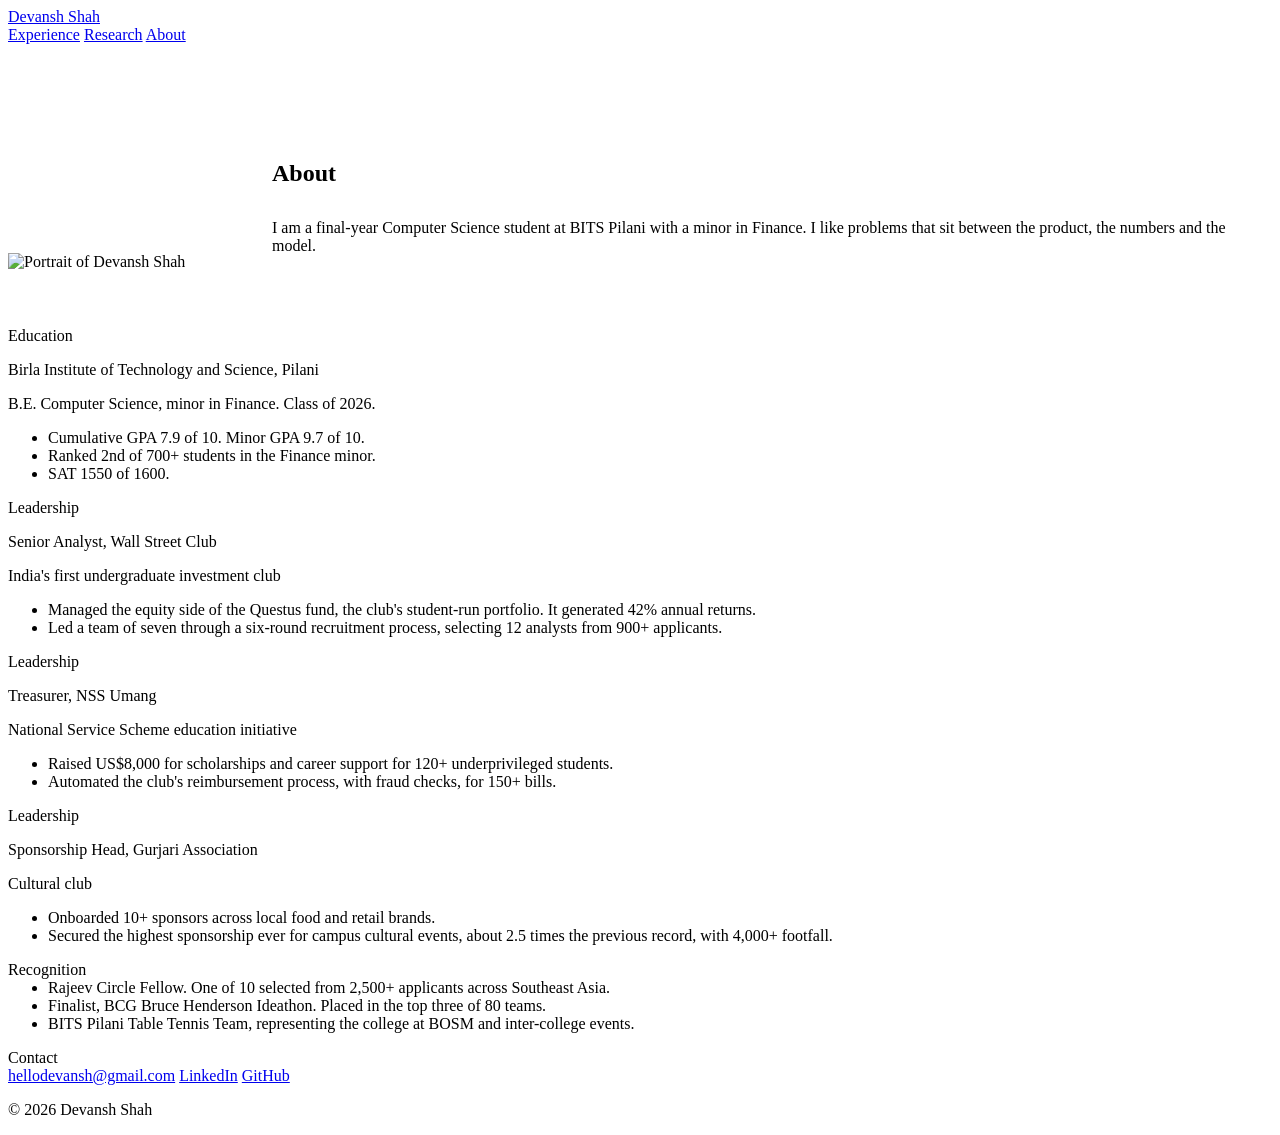
==== about.html @ 35d83ac9 "Add files via upload" ====
<!DOCTYPE html>
<html lang="en">
<head>
  <meta charset="UTF-8">
  <meta name="viewport" content="width=device-width, initial-scale=1.0">
  <meta name="description" content="About Devansh Shah. BITS Pilani, leadership and recognition.">
  <title>About · Devansh Shah</title>
  <link rel="preconnect" href="https://fonts.googleapis.com">
  <link rel="preconnect" href="https://fonts.gstatic.com" crossorigin>
  <link href="https://fonts.googleapis.com/css2?family=Instrument+Serif:ital@0;1&family=IBM+Plex+Sans:wght@400;500;600&display=swap" rel="stylesheet">
  <link rel="stylesheet" href="assets/style.css">
</head>
<body>
  <div class="wrap">
    <header class="top">
      <a class="brand" href="index.html">Devansh Shah</a>
      <nav class="nav" aria-label="Primary">
        <a href="experience.html">Experience</a>
        <a href="research.html">Research</a>
        <a href="about.html" aria-current="page">About</a>
      </nav>
    </header>

    <main class="main">
      <section class="page-head" style="padding: 96px 0 56px;">
        <div style="display: grid; grid-template-columns: 200px minmax(0, 1fr); gap: 64px; align-items: end;">
          <img class="portrait" src="assets/photo.jpg" alt="Portrait of Devansh Shah">
          <div>
            <h1 class="display" style="margin-bottom: 32px;">About</h1>
            <p class="lede">I am a final-year Computer Science student at BITS Pilani with a minor in Finance. I like problems that sit between the product, the numbers and the model.</p>
          </div>
        </div>
      </section>

      <div class="row">
        <div class="meta">Education</div>
        <div>
          <p class="title">Birla Institute of Technology and Science, Pilani</p>
          <p class="org">B.E. Computer Science, minor in Finance. Class of 2026.</p>
          <ul class="points">
            <li>Cumulative GPA 7.9 of 10. Minor GPA 9.7 of 10.</li>
            <li>Ranked 2nd of 700+ students in the Finance minor.</li>
            <li>SAT 1550 of 1600.</li>
          </ul>
        </div>
      </div>

      <div class="row">
        <div class="meta">Leadership</div>
        <div>
          <p class="title">Senior Analyst, Wall Street Club</p>
          <p class="org">India's first undergraduate investment club</p>
          <ul class="points">
            <li>Managed the equity side of the Questus fund, the club's student-run portfolio. It generated 42% annual returns.</li>
            <li>Led a team of seven through a six-round recruitment process, selecting 12 analysts from 900+ applicants.</li>
          </ul>
        </div>
      </div>

      <div class="row">
        <div class="meta">Leadership</div>
        <div>
          <p class="title">Treasurer, NSS Umang</p>
          <p class="org">National Service Scheme education initiative</p>
          <ul class="points">
            <li>Raised US$8,000 for scholarships and career support for 120+ underprivileged students.</li>
            <li>Automated the club's reimbursement process, with fraud checks, for 150+ bills.</li>
          </ul>
        </div>
      </div>

      <div class="row">
        <div class="meta">Leadership</div>
        <div>
          <p class="title">Sponsorship Head, Gurjari Association</p>
          <p class="org">Cultural club</p>
          <ul class="points">
            <li>Onboarded 10+ sponsors across local food and retail brands.</li>
            <li>Secured the highest sponsorship ever for campus cultural events, about 2.5 times the previous record, with 4,000+ footfall.</li>
          </ul>
        </div>
      </div>

      <div class="row">
        <div class="meta">Recognition</div>
        <div>
          <ul class="points" style="margin-top: 0;">
            <li>Rajeev Circle Fellow. One of 10 selected from 2,500+ applicants across Southeast Asia.</li>
            <li>Finalist, BCG Bruce Henderson Ideathon. Placed in the top three of 80 teams.</li>
            <li>BITS Pilani Table Tennis Team, representing the college at BOSM and inter-college events.</li>
          </ul>
        </div>
      </div>
    </main>

    <footer>
      <div class="row">
        <div class="meta">Contact</div>
        <div>
          <div class="contact-links">
            <a href="mailto:hellodevansh@gmail.com">hellodevansh@gmail.com</a>
            <a href="https://www.linkedin.com/in/hellodevansh/">LinkedIn</a>
            <a href="https://github.com/hellodevansh">GitHub</a>
          </div>
          <p class="copy">&copy; 2026 Devansh Shah</p>
        </div>
      </div>
    </footer>
  </div>
</body>
</html>
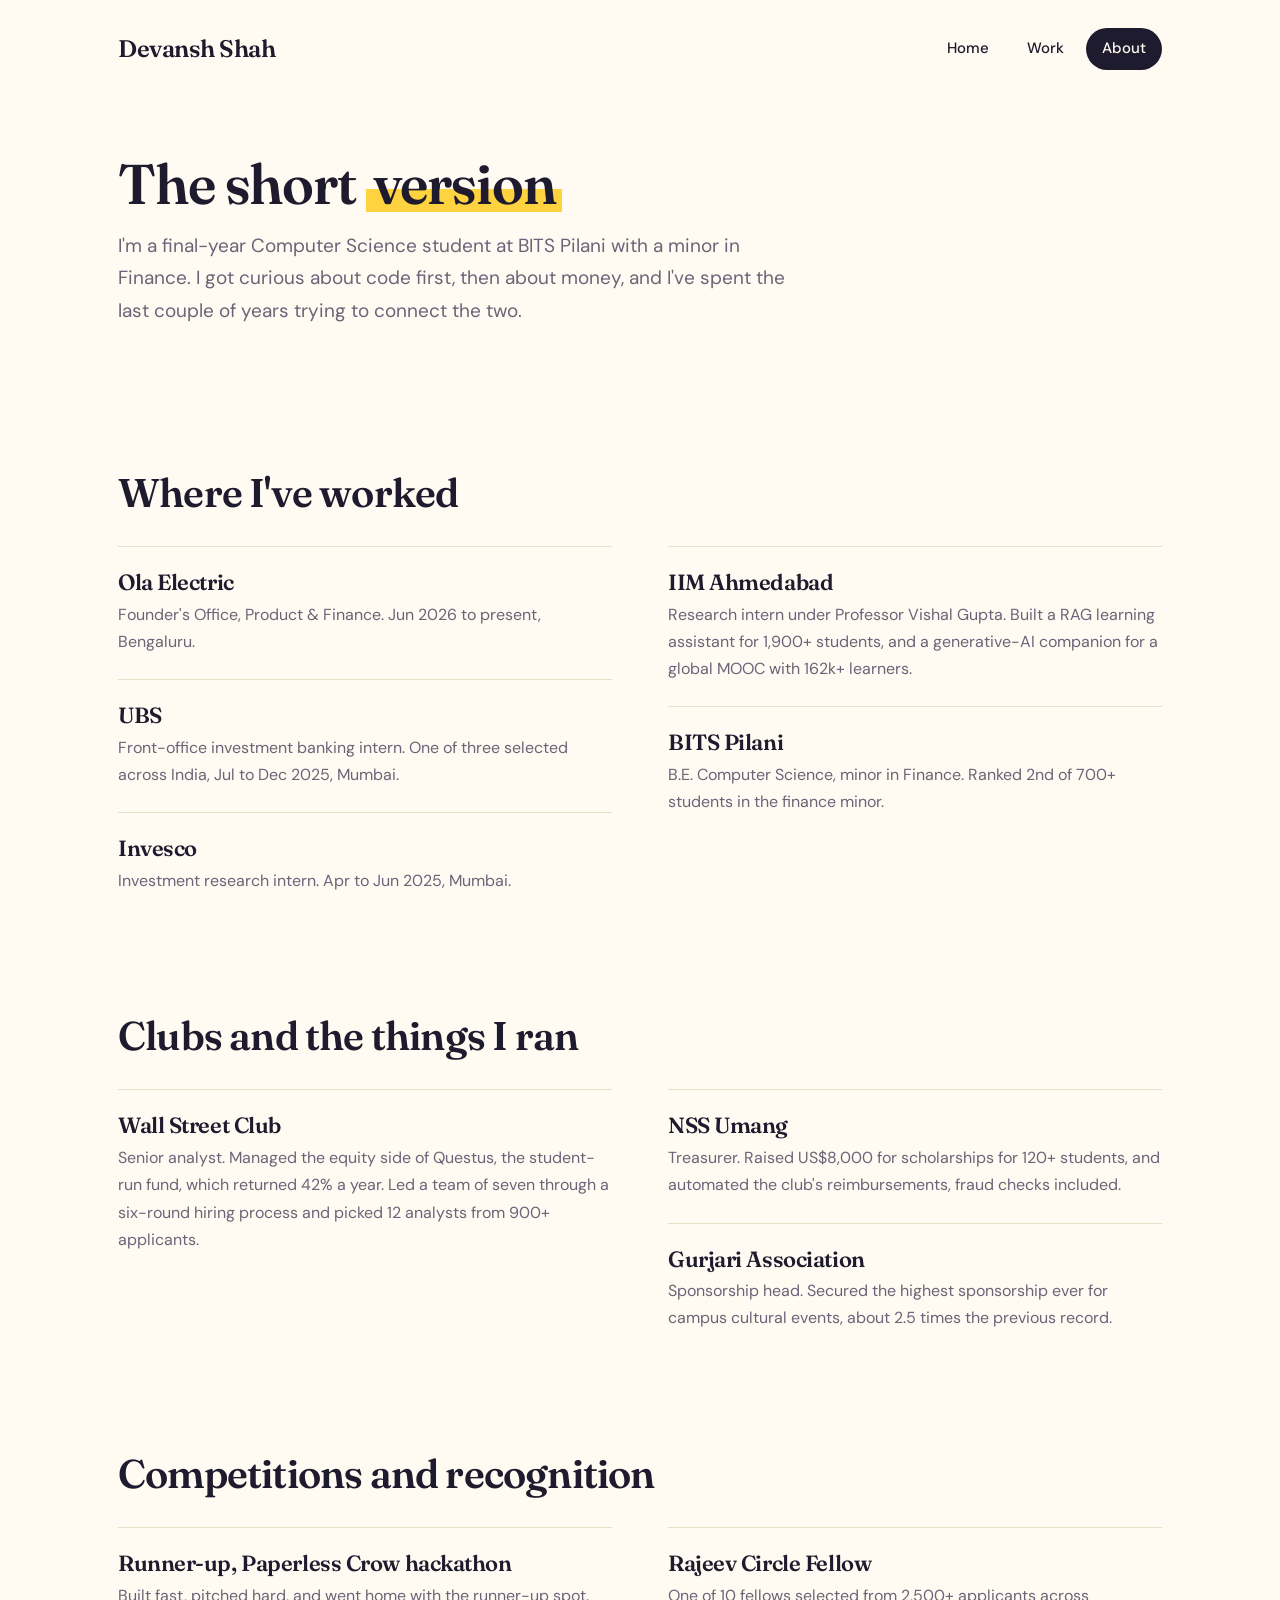
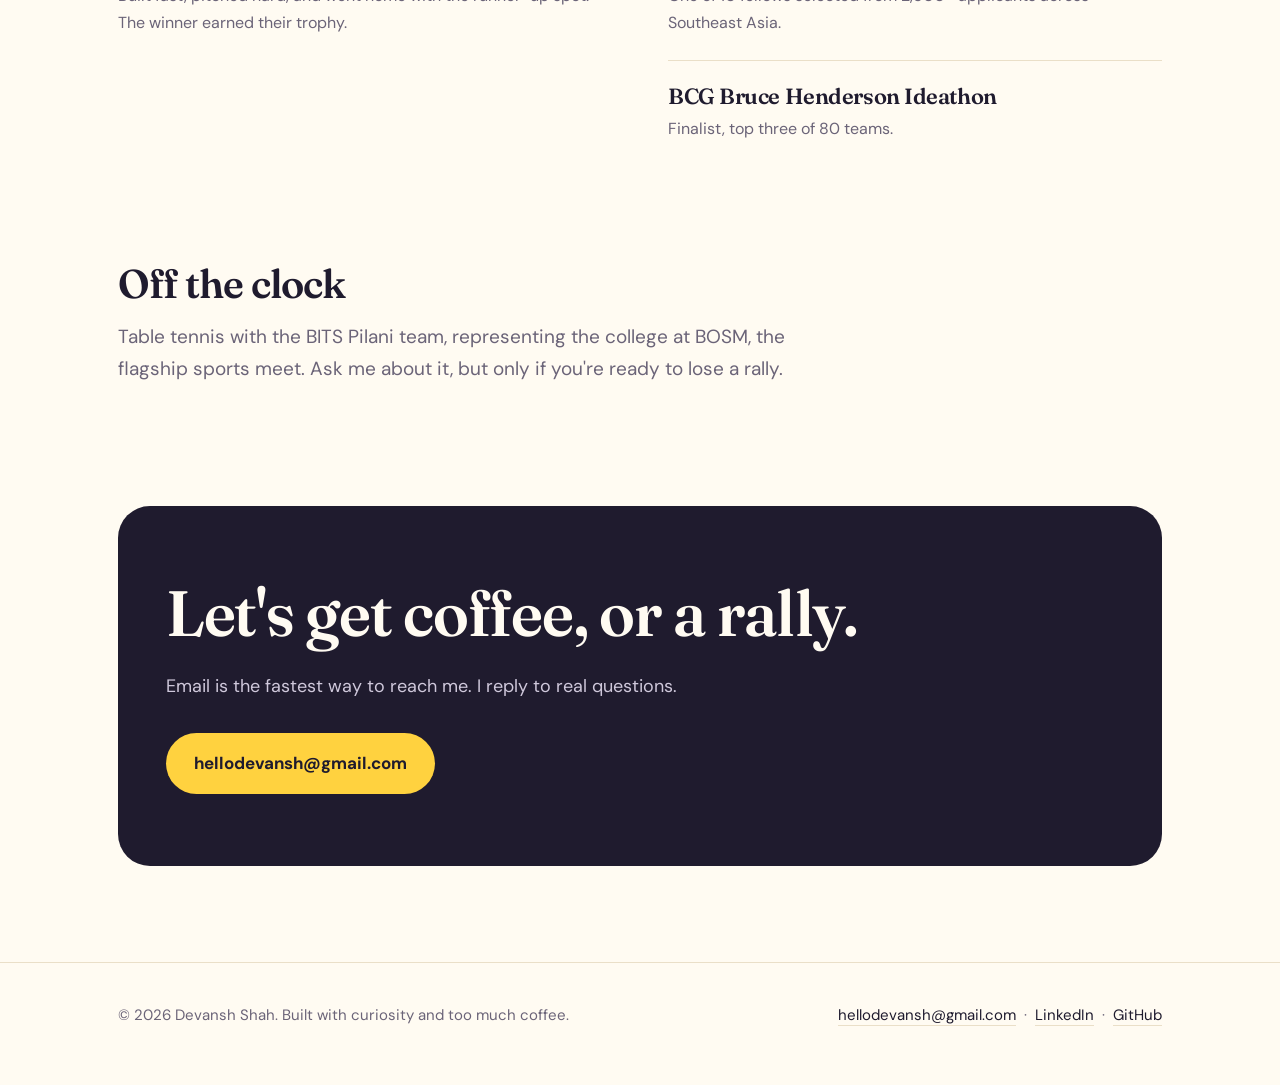
==== commit 20003378: "Update about.html" ====
--- a/about.html
+++ b/about.html
@@ -1,111 +1,90 @@
 <!DOCTYPE html>
 <html lang="en">
 <head>
+  <title>About · Devansh Shah</title>
+  <meta name="description" content="About Devansh Shah: BITS Pilani, investing, clubs, hackathons and recognition.">
   <meta charset="UTF-8">
   <meta name="viewport" content="width=device-width, initial-scale=1.0">
-  <meta name="description" content="About Devansh Shah. BITS Pilani, leadership and recognition.">
-  <title>About · Devansh Shah</title>
   <link rel="preconnect" href="https://fonts.googleapis.com">
   <link rel="preconnect" href="https://fonts.gstatic.com" crossorigin>
-  <link href="https://fonts.googleapis.com/css2?family=Instrument+Serif:ital@0;1&family=IBM+Plex+Sans:wght@400;500;600&display=swap" rel="stylesheet">
+  <link href="https://fonts.googleapis.com/css2?family=Fraunces:opsz,wght@9..144,400;9..144,600;9..144,700&family=DM+Sans:wght@400;500;700&display=swap" rel="stylesheet">
   <link rel="stylesheet" href="assets/style.css">
 </head>
 <body>
   <div class="wrap">
     <header class="top">
       <a class="brand" href="index.html">Devansh Shah</a>
-      <nav class="nav" aria-label="Primary">
-        <a href="experience.html">Experience</a>
-        <a href="research.html">Research</a>
-        <a href="about.html" aria-current="page">About</a>
-      </nav>
+        <nav class="nav" aria-label="Primary">
+          <a href="index.html">Home</a>
+          <a href="work.html">Work</a>
+          <a href="about.html" aria-current="page">About</a>
+        </nav>
     </header>
 
-    <main class="main">
-      <section class="page-head" style="padding: 96px 0 56px;">
-        <div style="display: grid; grid-template-columns: 200px minmax(0, 1fr); gap: 64px; align-items: end;">
-          <img class="portrait" src="assets/photo.jpg" alt="Portrait of Devansh Shah">
+    <main>
+      <section style="padding-top: 56px;">
+        <h1 class="section-title">The short <span class="hl">version</span></h1>
+        <p class="lead">I'm a final-year Computer Science student at BITS Pilani with a minor in Finance. I got curious about code first, then about money, and I've spent the last couple of years trying to connect the two.</p>
+      </section>
+
+      <section>
+        <h2 class="section-title" style="font-size: 40px;">Where I've worked</h2>
+        <div class="two-col" style="margin-top: 32px;">
           <div>
-            <h1 class="display" style="margin-bottom: 32px;">About</h1>
-            <p class="lede">I am a final-year Computer Science student at BITS Pilani with a minor in Finance. I like problems that sit between the product, the numbers and the model.</p>
+            <div class="item"><h3>Ola Electric</h3><p>Founder's Office, Product &amp; Finance. Jun 2026 to present, Bengaluru.</p></div>
+            <div class="item"><h3>UBS</h3><p>Front-office investment banking intern. One of three selected across India, Jul to Dec 2025, Mumbai.</p></div>
+            <div class="item"><h3>Invesco</h3><p>Investment research intern. Apr to Jun 2025, Mumbai.</p></div>
+          </div>
+          <div>
+            <div class="item"><h3>IIM Ahmedabad</h3><p>Research intern under Professor Vishal Gupta. Built a RAG learning assistant for 1,900+ students, and a generative-AI companion for a global MOOC with 162k+ learners.</p></div>
+            <div class="item"><h3>BITS Pilani</h3><p>B.E. Computer Science, minor in Finance. Ranked 2nd of 700+ students in the finance minor.</p></div>
           </div>
         </div>
       </section>
 
-      <div class="row">
-        <div class="meta">Education</div>
-        <div>
-          <p class="title">Birla Institute of Technology and Science, Pilani</p>
-          <p class="org">B.E. Computer Science, minor in Finance. Class of 2026.</p>
-          <ul class="points">
-            <li>Cumulative GPA 7.9 of 10. Minor GPA 9.7 of 10.</li>
-            <li>Ranked 2nd of 700+ students in the Finance minor.</li>
-            <li>SAT 1550 of 1600.</li>
-          </ul>
+      <section>
+        <h2 class="section-title" style="font-size: 40px;">Clubs and the things I ran</h2>
+        <div class="two-col" style="margin-top: 32px;">
+          <div>
+            <div class="item"><h3>Wall Street Club</h3><p>Senior analyst. Managed the equity side of Questus, the student-run fund, which returned 42% a year. Led a team of seven through a six-round hiring process and picked 12 analysts from 900+ applicants.</p></div>
+          </div>
+          <div>
+            <div class="item"><h3>NSS Umang</h3><p>Treasurer. Raised US$8,000 for scholarships for 120+ students, and automated the club's reimbursements, fraud checks included.</p></div>
+            <div class="item"><h3>Gurjari Association</h3><p>Sponsorship head. Secured the highest sponsorship ever for campus cultural events, about 2.5 times the previous record.</p></div>
+          </div>
         </div>
-      </div>
+      </section>
 
-      <div class="row">
-        <div class="meta">Leadership</div>
-        <div>
-          <p class="title">Senior Analyst, Wall Street Club</p>
-          <p class="org">India's first undergraduate investment club</p>
-          <ul class="points">
-            <li>Managed the equity side of the Questus fund, the club's student-run portfolio. It generated 42% annual returns.</li>
-            <li>Led a team of seven through a six-round recruitment process, selecting 12 analysts from 900+ applicants.</li>
-          </ul>
+      <section>
+        <h2 class="section-title" style="font-size: 40px;">Competitions and recognition</h2>
+        <div class="two-col" style="margin-top: 32px;">
+          <div>
+            <div class="item"><h3>Runner-up, Paperless Crow hackathon</h3><p>Built fast, pitched hard, and went home with the runner-up spot. The winner earned their trophy.</p></div>
+          </div>
+          <div>
+            <div class="item"><h3>Rajeev Circle Fellow</h3><p>One of 10 fellows selected from 2,500+ applicants across Southeast Asia.</p></div>
+            <div class="item"><h3>BCG Bruce Henderson Ideathon</h3><p>Finalist, top three of 80 teams.</p></div>
+          </div>
         </div>
-      </div>
+      </section>
 
-      <div class="row">
-        <div class="meta">Leadership</div>
-        <div>
-          <p class="title">Treasurer, NSS Umang</p>
-          <p class="org">National Service Scheme education initiative</p>
-          <ul class="points">
-            <li>Raised US$8,000 for scholarships and career support for 120+ underprivileged students.</li>
-            <li>Automated the club's reimbursement process, with fraud checks, for 150+ bills.</li>
-          </ul>
-        </div>
-      </div>
+      <section>
+        <h2 class="section-title" style="font-size: 40px;">Off the clock</h2>
+        <p class="lead" style="margin-bottom: 0;">Table tennis with the BITS Pilani team, representing the college at BOSM, the flagship sports meet. Ask me about it, but only if you're ready to lose a rally.</p>
+      </section>
 
-      <div class="row">
-        <div class="meta">Leadership</div>
-        <div>
-          <p class="title">Sponsorship Head, Gurjari Association</p>
-          <p class="org">Cultural club</p>
-          <ul class="points">
-            <li>Onboarded 10+ sponsors across local food and retail brands.</li>
-            <li>Secured the highest sponsorship ever for campus cultural events, about 2.5 times the previous record, with 4,000+ footfall.</li>
-          </ul>
-        </div>
-      </div>
-
-      <div class="row">
-        <div class="meta">Recognition</div>
-        <div>
-          <ul class="points" style="margin-top: 0;">
-            <li>Rajeev Circle Fellow. One of 10 selected from 2,500+ applicants across Southeast Asia.</li>
-            <li>Finalist, BCG Bruce Henderson Ideathon. Placed in the top three of 80 teams.</li>
-            <li>BITS Pilani Table Tennis Team, representing the college at BOSM and inter-college events.</li>
-          </ul>
-        </div>
-      </div>
+      <section class="cta">
+        <h2>Let's get coffee, or a rally.</h2>
+        <p>Email is the fastest way to reach me. I reply to real questions.</p>
+        <a href="mailto:hellodevansh@gmail.com">hellodevansh@gmail.com</a>
+      </section>
     </main>
-
-    <footer>
-      <div class="row">
-        <div class="meta">Contact</div>
-        <div>
-          <div class="contact-links">
-            <a href="mailto:hellodevansh@gmail.com">hellodevansh@gmail.com</a>
-            <a href="https://www.linkedin.com/in/hellodevansh/">LinkedIn</a>
-            <a href="https://github.com/hellodevansh">GitHub</a>
-          </div>
-          <p class="copy">&copy; 2026 Devansh Shah</p>
-        </div>
-      </div>
-    </footer>
   </div>
+  <footer>
+    <div class="wrap">
+      <span>&copy; 2026 Devansh Shah. Built with curiosity and too much coffee.</span>
+      <span><a href="mailto:hellodevansh@gmail.com">hellodevansh@gmail.com</a> &nbsp;·&nbsp; <a href="https://www.linkedin.com/in/hellodevansh/">LinkedIn</a> &nbsp;·&nbsp; <a href="https://github.com/hellodevansh">GitHub</a></span>
+    </div>
+  </footer>
 </body>
 </html>
--- a/assets/style.css
+++ b/assets/style.css
@@ -0,0 +1,164 @@
+:root {
+  --bg: #FFFBF2;
+  --surface: #FFF4DC;
+  --ink: #1F1B2E;
+  --muted: #6B6478;
+  --line: #EADFC8;
+  --sun: #FFD23F;
+  --coral: #FF6B5B;
+  --mint: #BDEFD8;
+}
+
+* { box-sizing: border-box; margin: 0; padding: 0; }
+
+body {
+  background: var(--bg);
+  color: var(--ink);
+  font: 400 17px/1.7 "DM Sans", system-ui, -apple-system, sans-serif;
+  -webkit-font-smoothing: antialiased;
+  min-height: 100vh;
+  display: flex;
+  flex-direction: column;
+}
+
+h1, h2, h3, .brand, .stat-n {
+  font-family: "Fraunces", Georgia, serif;
+  font-weight: 600;
+  letter-spacing: -0.02em;
+  line-height: 1.08;
+}
+
+a:focus-visible { outline: 3px solid var(--coral); outline-offset: 4px; border-radius: 4px; }
+
+.wrap { width: 100%; max-width: 1100px; margin: 0 auto; padding: 0 28px; }
+
+.hl {
+  background: linear-gradient(transparent 58%, var(--sun) 58%, var(--sun) 92%, transparent 92%);
+  padding: 0 0.12em;
+}
+
+/* Header */
+.top {
+  display: flex; justify-content: space-between; align-items: center;
+  flex-wrap: wrap; gap: 16px 32px; padding: 28px 0;
+}
+.brand { font-size: 24px; color: var(--ink); text-decoration: none; }
+.nav { display: flex; gap: 6px; flex-wrap: wrap; }
+.nav a {
+  color: var(--ink); text-decoration: none; font-weight: 500; font-size: 15px;
+  padding: 8px 16px; border-radius: 999px; transition: background 0.2s;
+}
+.nav a:hover { background: var(--surface); }
+.nav a[aria-current="page"] { background: var(--ink); color: var(--bg); }
+
+/* Hero */
+.hero { padding: 72px 0 80px; }
+.hero h1 { font-size: clamp(52px, 8vw, 104px); margin-bottom: 28px; }
+.hero .intro {
+  font-size: clamp(19px, 2.2vw, 24px); line-height: 1.5; max-width: 34ch; color: var(--ink);
+}
+.tags { display: flex; flex-wrap: wrap; gap: 10px; margin-top: 36px; }
+.tag {
+  background: var(--mint); color: var(--ink); font-size: 14px; font-weight: 500;
+  padding: 6px 14px; border-radius: 999px;
+}
+.tag.sun { background: var(--sun); }
+.tag.coral { background: var(--coral); color: #fff; }
+
+/* Stat strip */
+.stats {
+  display: grid; grid-template-columns: repeat(3, 1fr); gap: 0;
+  border-top: 2px solid var(--ink); border-bottom: 2px solid var(--ink);
+}
+.stat { padding: 40px 28px 36px 0; }
+.stat + .stat { padding-left: 28px; border-left: 1px solid var(--line); }
+.stat-n { font-size: clamp(44px, 5.5vw, 68px); color: var(--ink); }
+.stat-l { font-size: 15px; color: var(--muted); margin-top: 8px; max-width: 26ch; }
+
+/* Sections */
+section { padding: 96px 0 0; }
+.section-title { font-size: clamp(36px, 4.5vw, 56px); margin-bottom: 16px; }
+.lead { font-size: 19px; color: var(--muted); max-width: 52ch; margin-bottom: 48px; }
+
+/* Project / story blocks */
+.piece {
+  display: grid; grid-template-columns: 240px minmax(0, 1fr); gap: 56px;
+  padding: 52px 0; border-top: 1px solid var(--line);
+}
+.piece:first-of-type { border-top: none; padding-top: 0; }
+.piece-kicker {
+  font-size: 14px; color: var(--muted); line-height: 1.5;
+}
+.piece-kicker strong { display: block; color: var(--ink); font-size: 16px; margin-bottom: 4px; }
+.piece h3 { font-size: 32px; margin-bottom: 16px; }
+.piece p { max-width: 62ch; color: #3D384C; }
+.piece p + p { margin-top: 14px; }
+.piece .big {
+  font-family: "Fraunces", Georgia, serif; font-size: 44px; font-weight: 600;
+  color: var(--ink); margin: 24px 0 4px; letter-spacing: -0.02em;
+}
+.piece .big-l { font-size: 15px; color: var(--muted); }
+.piece .aside {
+  margin-top: 20px; padding: 18px 22px; background: var(--surface);
+  border-radius: 18px; font-size: 16px; color: var(--ink);
+}
+.piece .aside strong { font-weight: 700; }
+.piece-link {
+  display: inline-block; margin-top: 18px; color: var(--ink); font-weight: 600;
+  text-decoration: none; border-bottom: 2px solid var(--coral);
+}
+
+/* Side projects list */
+.projects {
+  display: grid; grid-template-columns: repeat(2, 1fr); gap: 20px;
+}
+.project {
+  padding: 32px; border-radius: 24px; background: var(--surface);
+  display: flex; flex-direction: column; gap: 12px;
+}
+.project:nth-child(2) { background: var(--mint); }
+.project:nth-child(3) { background: #FFE0D9; }
+.project:nth-child(4) { background: #E6E2FF; }
+.project h3 { font-size: 26px; }
+.project p { color: #3D384C; font-size: 16px; }
+.project a { margin-top: auto; color: var(--ink); font-weight: 600; text-decoration: none; border-bottom: 2px solid var(--ink); align-self: flex-start; }
+
+/* Lists */
+.two-col { display: grid; grid-template-columns: 1fr 1fr; gap: 56px; }
+.item { padding: 24px 0; border-top: 1px solid var(--line); }
+.item h3 { font-size: 22px; margin-bottom: 6px; }
+.item p { color: var(--muted); font-size: 16px; }
+
+/* Closing */
+.cta {
+  margin: 120px 0 0; padding: 72px 48px; border-radius: 32px;
+  background: var(--ink); color: var(--bg); text-align: left;
+}
+.cta h2 { font-size: clamp(38px, 5vw, 64px); margin-bottom: 24px; color: var(--bg); }
+.cta p { color: #CFC8DB; max-width: 48ch; font-size: 18px; margin-bottom: 32px; }
+.cta a {
+  display: inline-block; background: var(--sun); color: var(--ink);
+  font-weight: 700; text-decoration: none; padding: 16px 28px; border-radius: 999px;
+  transition: transform 0.2s;
+}
+.cta a:hover { transform: translateY(-2px); }
+
+footer { margin-top: 96px; padding: 40px 0 56px; border-top: 1px solid var(--line); color: var(--muted); font-size: 15px; }
+footer .wrap { display: flex; justify-content: space-between; flex-wrap: wrap; gap: 16px 32px; }
+footer a { color: var(--ink); text-decoration: none; border-bottom: 1px solid var(--line); }
+footer a:hover { border-bottom-color: var(--ink); }
+
+/* Responsive */
+@media (max-width: 860px) {
+  .piece { grid-template-columns: 1fr; gap: 14px; }
+  .two-col, .projects { grid-template-columns: 1fr; }
+  .stats { grid-template-columns: 1fr; }
+  .stat, .stat + .stat { padding: 28px 0; border-left: none; border-top: 1px solid var(--line); }
+  .stat:first-child { border-top: none; }
+  .cta { padding: 48px 28px; }
+}
+@media (max-width: 520px) {
+  .wrap { padding: 0 20px; }
+  .hero { padding: 48px 0 56px; }
+}
+@media (prefers-reduced-motion: reduce) { * { transition: none !important; } }
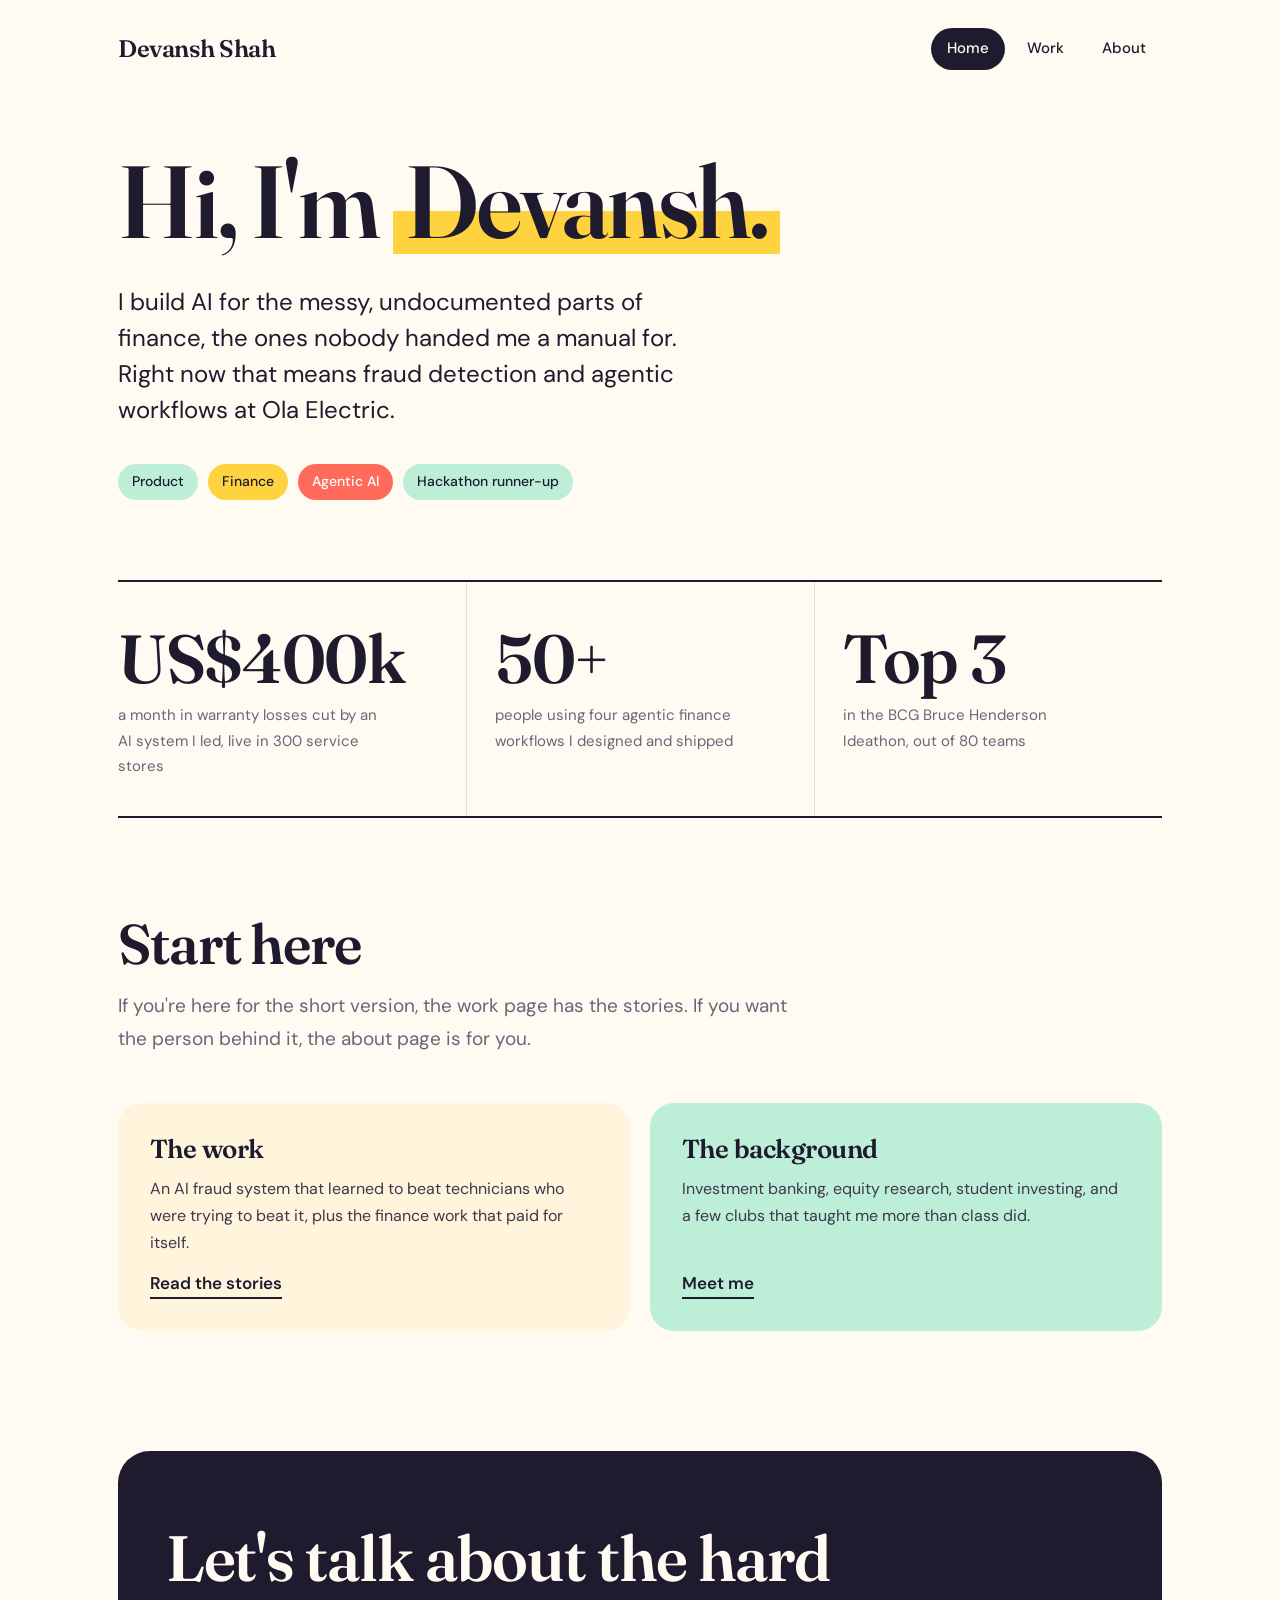
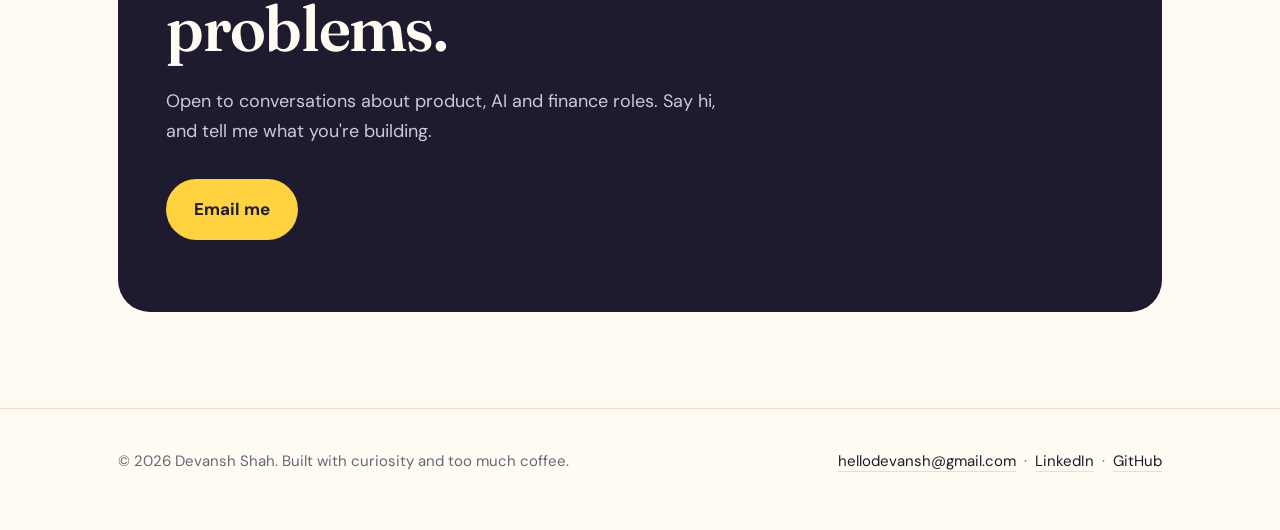
==== commit f4156d96: "Update about page content and meta information" ====
--- a/about.html
+++ b/about.html
@@ -1,8 +1,8 @@
 <!DOCTYPE html>
 <html lang="en">
 <head>
-  <title>About · Devansh Shah</title>
-  <meta name="description" content="About Devansh Shah: BITS Pilani, investing, clubs, hackathons and recognition.">
+  <title>Devansh Shah · Product, finance and AI</title>
+  <meta name="description" content="Devansh Shah: product, finance and applied AI. Founder's Office at Ola Electric.">
   <meta charset="UTF-8">
   <meta name="viewport" content="width=device-width, initial-scale=1.0">
   <link rel="preconnect" href="https://fonts.googleapis.com">
@@ -15,68 +15,60 @@
     <header class="top">
       <a class="brand" href="index.html">Devansh Shah</a>
         <nav class="nav" aria-label="Primary">
-          <a href="index.html">Home</a>
+          <a href="index.html" aria-current="page">Home</a>
           <a href="work.html">Work</a>
-          <a href="about.html" aria-current="page">About</a>
+          <a href="about.html">About</a>
         </nav>
     </header>
 
     <main>
-      <section style="padding-top: 56px;">
-        <h1 class="section-title">The short <span class="hl">version</span></h1>
-        <p class="lead">I'm a final-year Computer Science student at BITS Pilani with a minor in Finance. I got curious about code first, then about money, and I've spent the last couple of years trying to connect the two.</p>
+      <section class="hero" style="padding-top: 48px;">
+        <h1>Hi, I'm <span class="hl">Devansh.</span></h1>
+        <p class="intro">I build AI for the messy, undocumented parts of finance, the ones nobody handed me a manual for. Right now that means fraud detection and agentic workflows at Ola Electric.</p>
+        <div class="tags">
+          <span class="tag">Product</span>
+          <span class="tag sun">Finance</span>
+          <span class="tag coral">Agentic AI</span>
+          <span class="tag">Hackathon runner-up</span>
+        </div>
       </section>
 
+      <div class="stats">
+        <div class="stat">
+          <div class="stat-n">US$400k</div>
+          <div class="stat-l">a month in warranty losses cut by an AI system I led, live in 300 service stores</div>
+        </div>
+        <div class="stat">
+          <div class="stat-n">50+</div>
+          <div class="stat-l">people using four agentic finance workflows I designed and shipped</div>
+        </div>
+        <div class="stat">
+          <div class="stat-n">Top 3</div>
+          <div class="stat-l">in the BCG Bruce Henderson Ideathon, out of 80 teams</div>
+        </div>
+      </div>
+
       <section>
-        <h2 class="section-title" style="font-size: 40px;">Where I've worked</h2>
-        <div class="two-col" style="margin-top: 32px;">
-          <div>
-            <div class="item"><h3>Ola Electric</h3><p>Founder's Office, Product &amp; Finance. Jun 2026 to present, Bengaluru.</p></div>
-            <div class="item"><h3>UBS</h3><p>Front-office investment banking intern. One of three selected across India, Jul to Dec 2025, Mumbai.</p></div>
-            <div class="item"><h3>Invesco</h3><p>Investment research intern. Apr to Jun 2025, Mumbai.</p></div>
+        <h2 class="section-title">Start here</h2>
+        <p class="lead">If you're here for the short version, the work page has the stories. If you want the person behind it, the about page is for you.</p>
+        <div class="projects">
+          <div class="project">
+            <h3>The work</h3>
+            <p>An AI fraud system that learned to beat technicians who were trying to beat it, plus the finance work that paid for itself.</p>
+            <a href="work.html">Read the stories</a>
           </div>
-          <div>
-            <div class="item"><h3>IIM Ahmedabad</h3><p>Research intern under Professor Vishal Gupta. Built a RAG learning assistant for 1,900+ students, and a generative-AI companion for a global MOOC with 162k+ learners.</p></div>
-            <div class="item"><h3>BITS Pilani</h3><p>B.E. Computer Science, minor in Finance. Ranked 2nd of 700+ students in the finance minor.</p></div>
+          <div class="project">
+            <h3>The background</h3>
+            <p>Investment banking, equity research, student investing, and a few clubs that taught me more than class did.</p>
+            <a href="about.html">Meet me</a>
           </div>
         </div>
       </section>
 
-      <section>
-        <h2 class="section-title" style="font-size: 40px;">Clubs and the things I ran</h2>
-        <div class="two-col" style="margin-top: 32px;">
-          <div>
-            <div class="item"><h3>Wall Street Club</h3><p>Senior analyst. Managed the equity side of Questus, the student-run fund, which returned 42% a year. Led a team of seven through a six-round hiring process and picked 12 analysts from 900+ applicants.</p></div>
-          </div>
-          <div>
-            <div class="item"><h3>NSS Umang</h3><p>Treasurer. Raised US$8,000 for scholarships for 120+ students, and automated the club's reimbursements, fraud checks included.</p></div>
-            <div class="item"><h3>Gurjari Association</h3><p>Sponsorship head. Secured the highest sponsorship ever for campus cultural events, about 2.5 times the previous record.</p></div>
-          </div>
-        </div>
-      </section>
-
-      <section>
-        <h2 class="section-title" style="font-size: 40px;">Competitions and recognition</h2>
-        <div class="two-col" style="margin-top: 32px;">
-          <div>
-            <div class="item"><h3>Runner-up, Paperless Crow hackathon</h3><p>Built fast, pitched hard, and went home with the runner-up spot. The winner earned their trophy.</p></div>
-          </div>
-          <div>
-            <div class="item"><h3>Rajeev Circle Fellow</h3><p>One of 10 fellows selected from 2,500+ applicants across Southeast Asia.</p></div>
-            <div class="item"><h3>BCG Bruce Henderson Ideathon</h3><p>Finalist, top three of 80 teams.</p></div>
-          </div>
-        </div>
-      </section>
-
-      <section>
-        <h2 class="section-title" style="font-size: 40px;">Off the clock</h2>
-        <p class="lead" style="margin-bottom: 0;">Table tennis with the BITS Pilani team, representing the college at BOSM, the flagship sports meet. Ask me about it, but only if you're ready to lose a rally.</p>
-      </section>
-
       <section class="cta">
-        <h2>Let's get coffee, or a rally.</h2>
-        <p>Email is the fastest way to reach me. I reply to real questions.</p>
-        <a href="mailto:hellodevansh@gmail.com">hellodevansh@gmail.com</a>
+        <h2>Let's talk about the hard problems.</h2>
+        <p>Open to conversations about product, AI and finance roles. Say hi, and tell me what you're building.</p>
+        <a href="mailto:hellodevansh@gmail.com">Email me</a>
       </section>
     </main>
   </div>
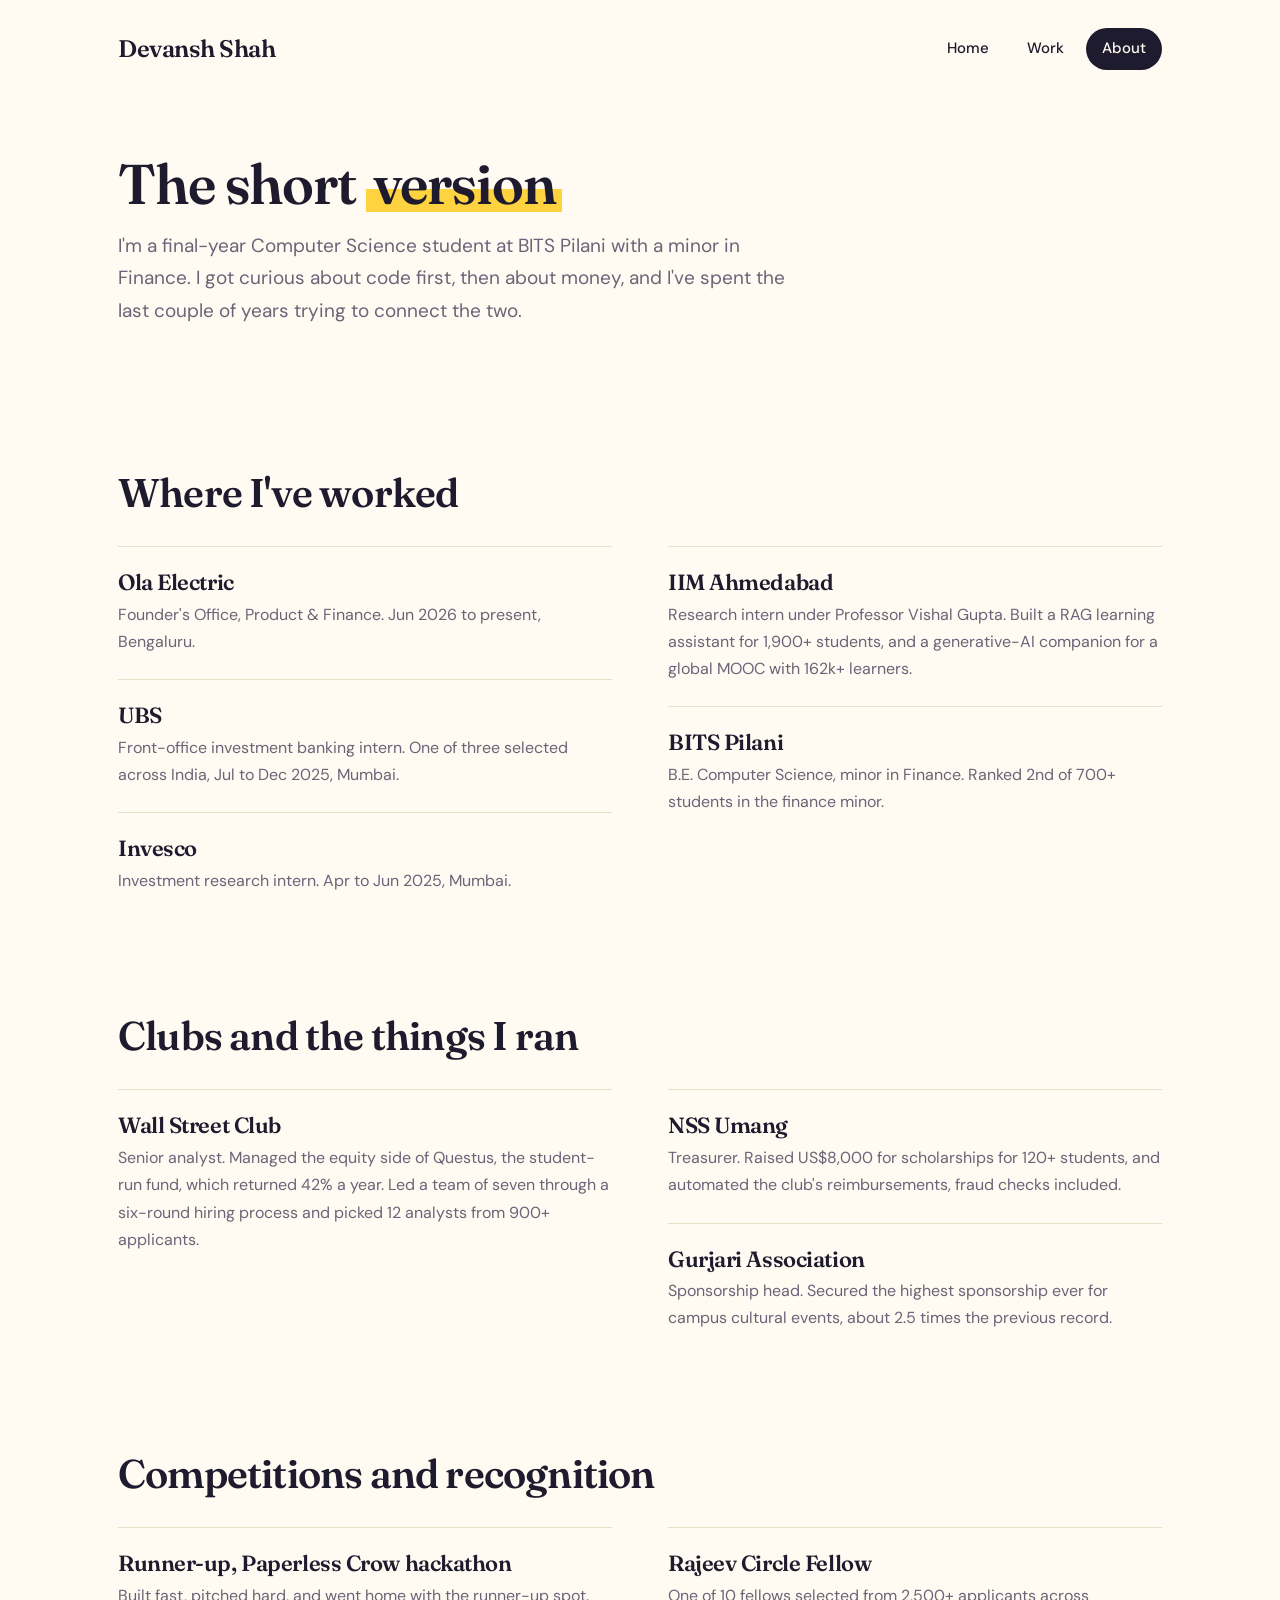
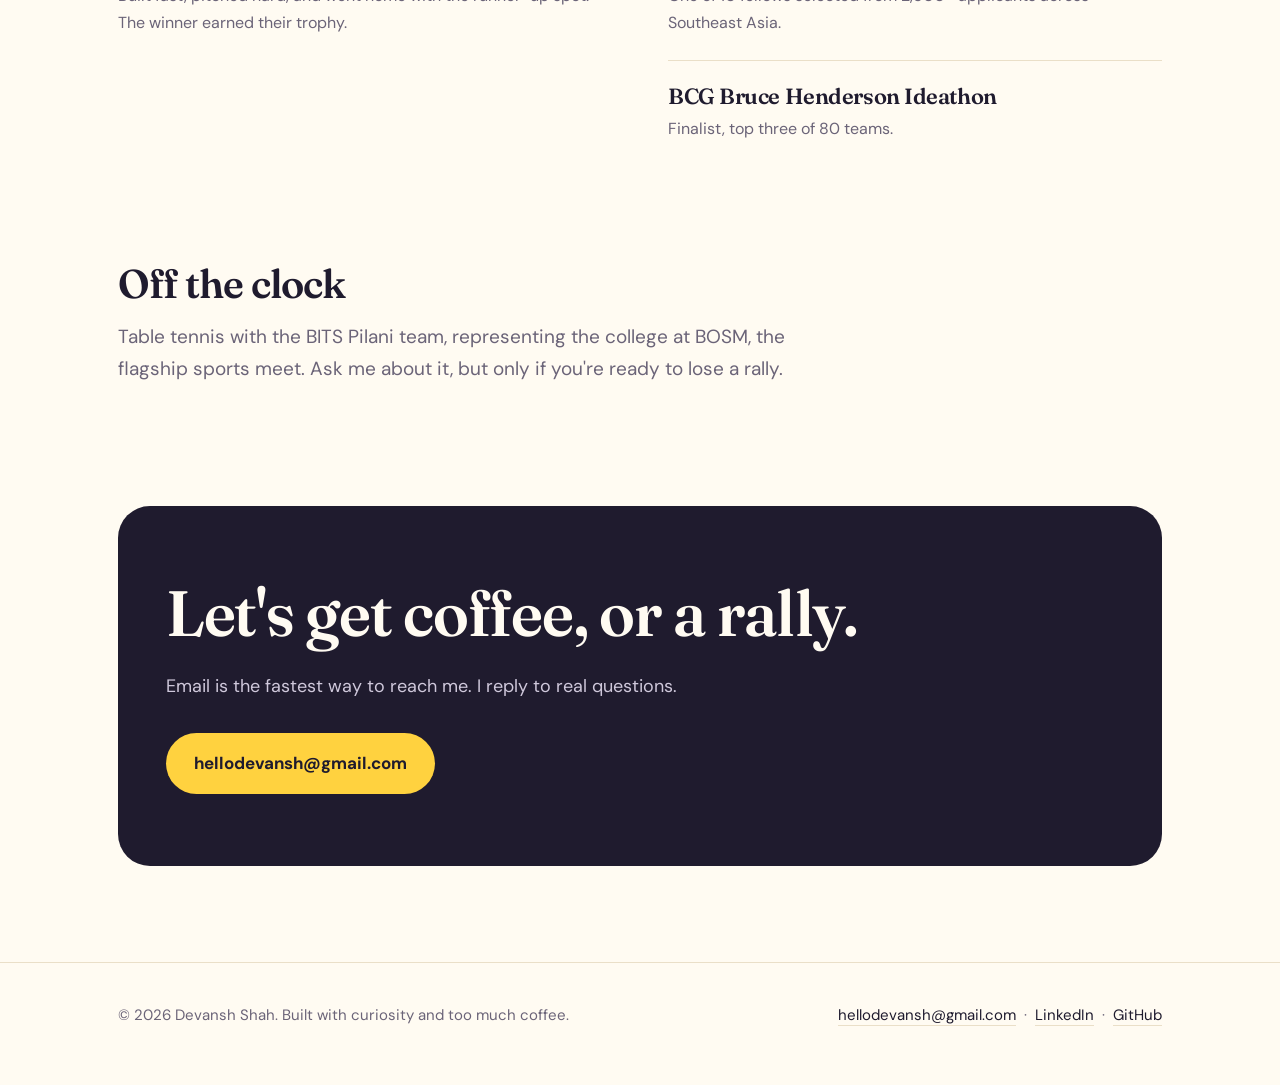
==== commit f42f57d6: "Update about.html" ====
--- a/about.html
+++ b/about.html
@@ -1,8 +1,8 @@
 <!DOCTYPE html>
 <html lang="en">
 <head>
-  <title>Devansh Shah · Product, finance and AI</title>
-  <meta name="description" content="Devansh Shah: product, finance and applied AI. Founder's Office at Ola Electric.">
+  <title>About · Devansh Shah</title>
+  <meta name="description" content="About Devansh Shah: BITS Pilani, investing, clubs, hackathons and recognition.">
   <meta charset="UTF-8">
   <meta name="viewport" content="width=device-width, initial-scale=1.0">
   <link rel="preconnect" href="https://fonts.googleapis.com">
@@ -15,60 +15,68 @@
     <header class="top">
       <a class="brand" href="index.html">Devansh Shah</a>
         <nav class="nav" aria-label="Primary">
-          <a href="index.html" aria-current="page">Home</a>
+          <a href="index.html">Home</a>
           <a href="work.html">Work</a>
-          <a href="about.html">About</a>
+          <a href="about.html" aria-current="page">About</a>
         </nav>
     </header>
 
     <main>
-      <section class="hero" style="padding-top: 48px;">
-        <h1>Hi, I'm <span class="hl">Devansh.</span></h1>
-        <p class="intro">I build AI for the messy, undocumented parts of finance, the ones nobody handed me a manual for. Right now that means fraud detection and agentic workflows at Ola Electric.</p>
-        <div class="tags">
-          <span class="tag">Product</span>
-          <span class="tag sun">Finance</span>
-          <span class="tag coral">Agentic AI</span>
-          <span class="tag">Hackathon runner-up</span>
-        </div>
+      <section style="padding-top: 56px;">
+        <h1 class="section-title">The short <span class="hl">version</span></h1>
+        <p class="lead">I'm a final-year Computer Science student at BITS Pilani with a minor in Finance. I got curious about code first, then about money, and I've spent the last couple of years trying to connect the two.</p>
       </section>
 
-      <div class="stats">
-        <div class="stat">
-          <div class="stat-n">US$400k</div>
-          <div class="stat-l">a month in warranty losses cut by an AI system I led, live in 300 service stores</div>
-        </div>
-        <div class="stat">
-          <div class="stat-n">50+</div>
-          <div class="stat-l">people using four agentic finance workflows I designed and shipped</div>
-        </div>
-        <div class="stat">
-          <div class="stat-n">Top 3</div>
-          <div class="stat-l">in the BCG Bruce Henderson Ideathon, out of 80 teams</div>
-        </div>
-      </div>
-
       <section>
-        <h2 class="section-title">Start here</h2>
-        <p class="lead">If you're here for the short version, the work page has the stories. If you want the person behind it, the about page is for you.</p>
-        <div class="projects">
-          <div class="project">
-            <h3>The work</h3>
-            <p>An AI fraud system that learned to beat technicians who were trying to beat it, plus the finance work that paid for itself.</p>
-            <a href="work.html">Read the stories</a>
+        <h2 class="section-title" style="font-size: 40px;">Where I've worked</h2>
+        <div class="two-col" style="margin-top: 32px;">
+          <div>
+            <div class="item"><h3>Ola Electric</h3><p>Founder's Office, Product &amp; Finance. Jun 2026 to present, Bengaluru.</p></div>
+            <div class="item"><h3>UBS</h3><p>Front-office investment banking intern. One of three selected across India, Jul to Dec 2025, Mumbai.</p></div>
+            <div class="item"><h3>Invesco</h3><p>Investment research intern. Apr to Jun 2025, Mumbai.</p></div>
           </div>
-          <div class="project">
-            <h3>The background</h3>
-            <p>Investment banking, equity research, student investing, and a few clubs that taught me more than class did.</p>
-            <a href="about.html">Meet me</a>
+          <div>
+            <div class="item"><h3>IIM Ahmedabad</h3><p>Research intern under Professor Vishal Gupta. Built a RAG learning assistant for 1,900+ students, and a generative-AI companion for a global MOOC with 162k+ learners.</p></div>
+            <div class="item"><h3>BITS Pilani</h3><p>B.E. Computer Science, minor in Finance. Ranked 2nd of 700+ students in the finance minor.</p></div>
           </div>
         </div>
       </section>
 
+      <section>
+        <h2 class="section-title" style="font-size: 40px;">Clubs and the things I ran</h2>
+        <div class="two-col" style="margin-top: 32px;">
+          <div>
+            <div class="item"><h3>Wall Street Club</h3><p>Senior analyst. Managed the equity side of Questus, the student-run fund, which returned 42% a year. Led a team of seven through a six-round hiring process and picked 12 analysts from 900+ applicants.</p></div>
+          </div>
+          <div>
+            <div class="item"><h3>NSS Umang</h3><p>Treasurer. Raised US$8,000 for scholarships for 120+ students, and automated the club's reimbursements, fraud checks included.</p></div>
+            <div class="item"><h3>Gurjari Association</h3><p>Sponsorship head. Secured the highest sponsorship ever for campus cultural events, about 2.5 times the previous record.</p></div>
+          </div>
+        </div>
+      </section>
+
+      <section>
+        <h2 class="section-title" style="font-size: 40px;">Competitions and recognition</h2>
+        <div class="two-col" style="margin-top: 32px;">
+          <div>
+            <div class="item"><h3>Runner-up, Paperless Crow hackathon</h3><p>Built fast, pitched hard, and went home with the runner-up spot. The winner earned their trophy.</p></div>
+          </div>
+          <div>
+            <div class="item"><h3>Rajeev Circle Fellow</h3><p>One of 10 fellows selected from 2,500+ applicants across Southeast Asia.</p></div>
+            <div class="item"><h3>BCG Bruce Henderson Ideathon</h3><p>Finalist, top three of 80 teams.</p></div>
+          </div>
+        </div>
+      </section>
+
+      <section>
+        <h2 class="section-title" style="font-size: 40px;">Off the clock</h2>
+        <p class="lead" style="margin-bottom: 0;">Table tennis with the BITS Pilani team, representing the college at BOSM, the flagship sports meet. Ask me about it, but only if you're ready to lose a rally.</p>
+      </section>
+
       <section class="cta">
-        <h2>Let's talk about the hard problems.</h2>
-        <p>Open to conversations about product, AI and finance roles. Say hi, and tell me what you're building.</p>
-        <a href="mailto:hellodevansh@gmail.com">Email me</a>
+        <h2>Let's get coffee, or a rally.</h2>
+        <p>Email is the fastest way to reach me. I reply to real questions.</p>
+        <a href="mailto:hellodevansh@gmail.com">hellodevansh@gmail.com</a>
       </section>
     </main>
   </div>
